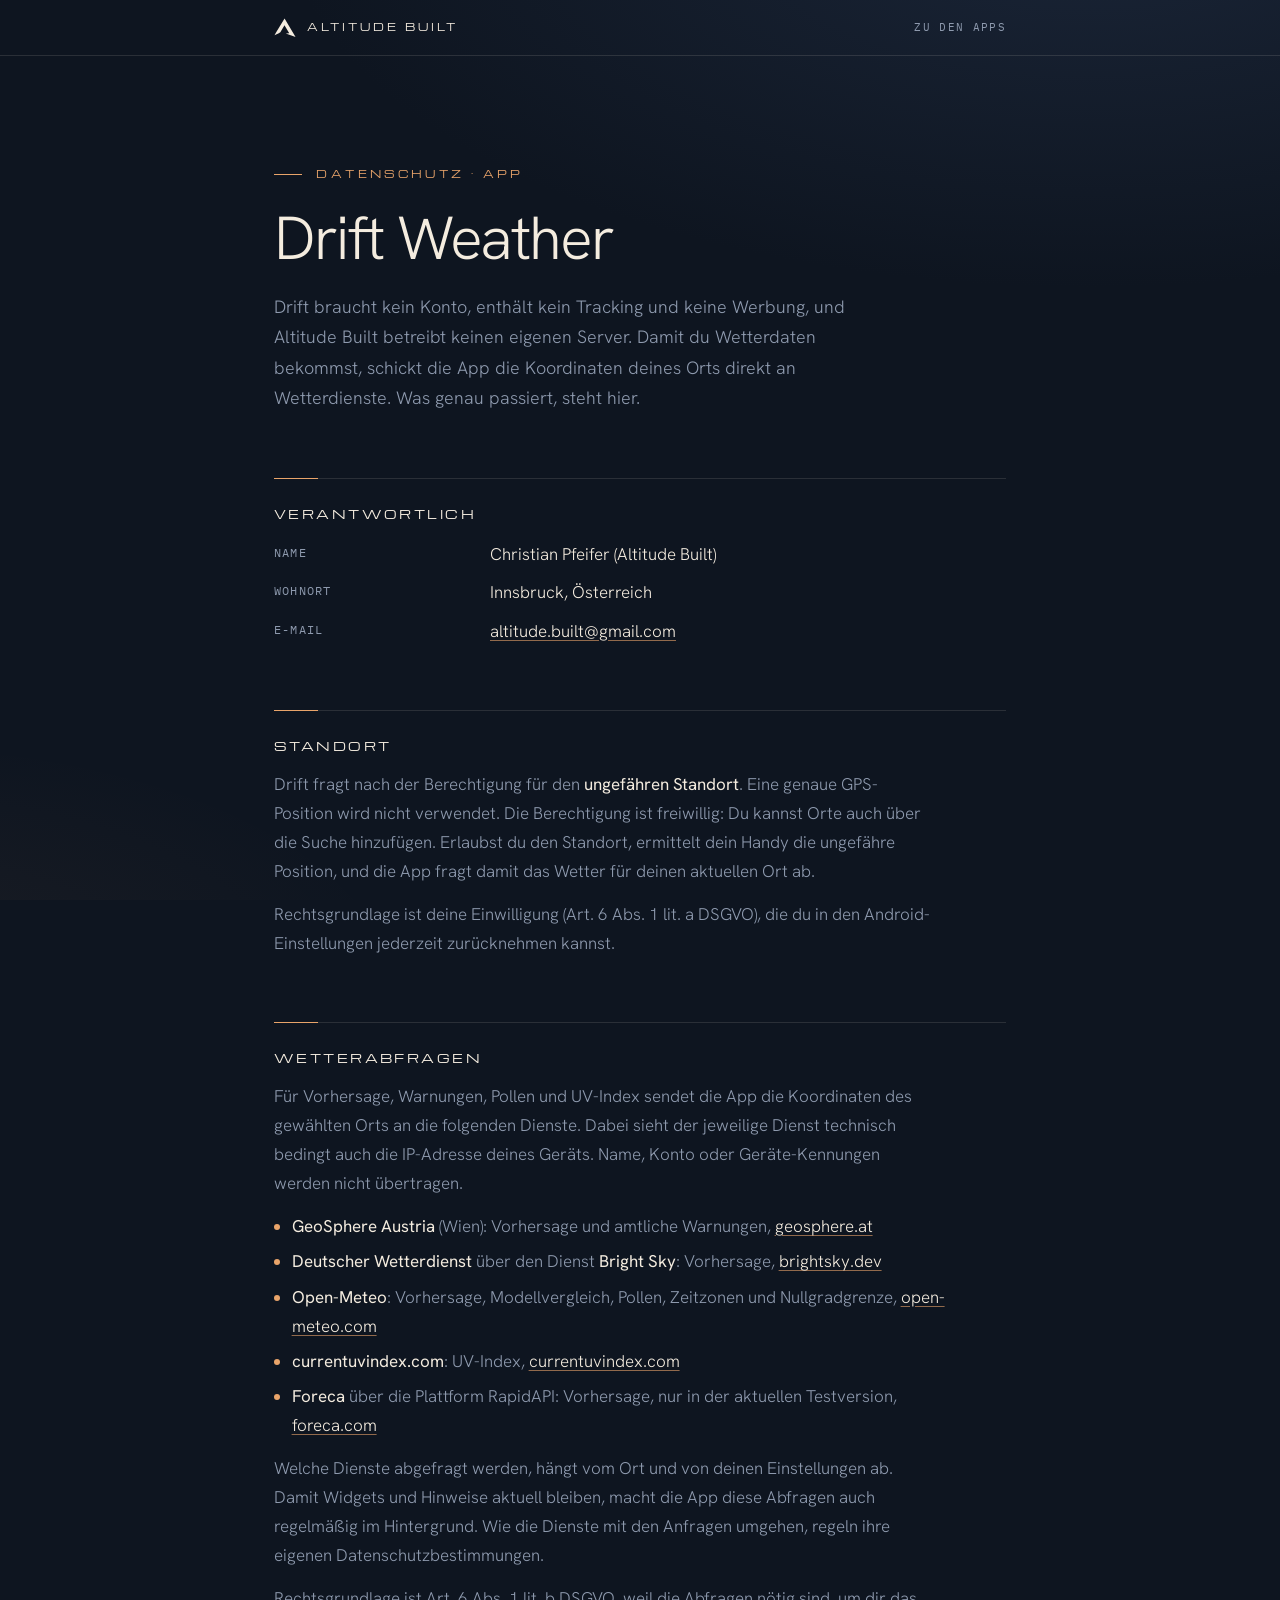
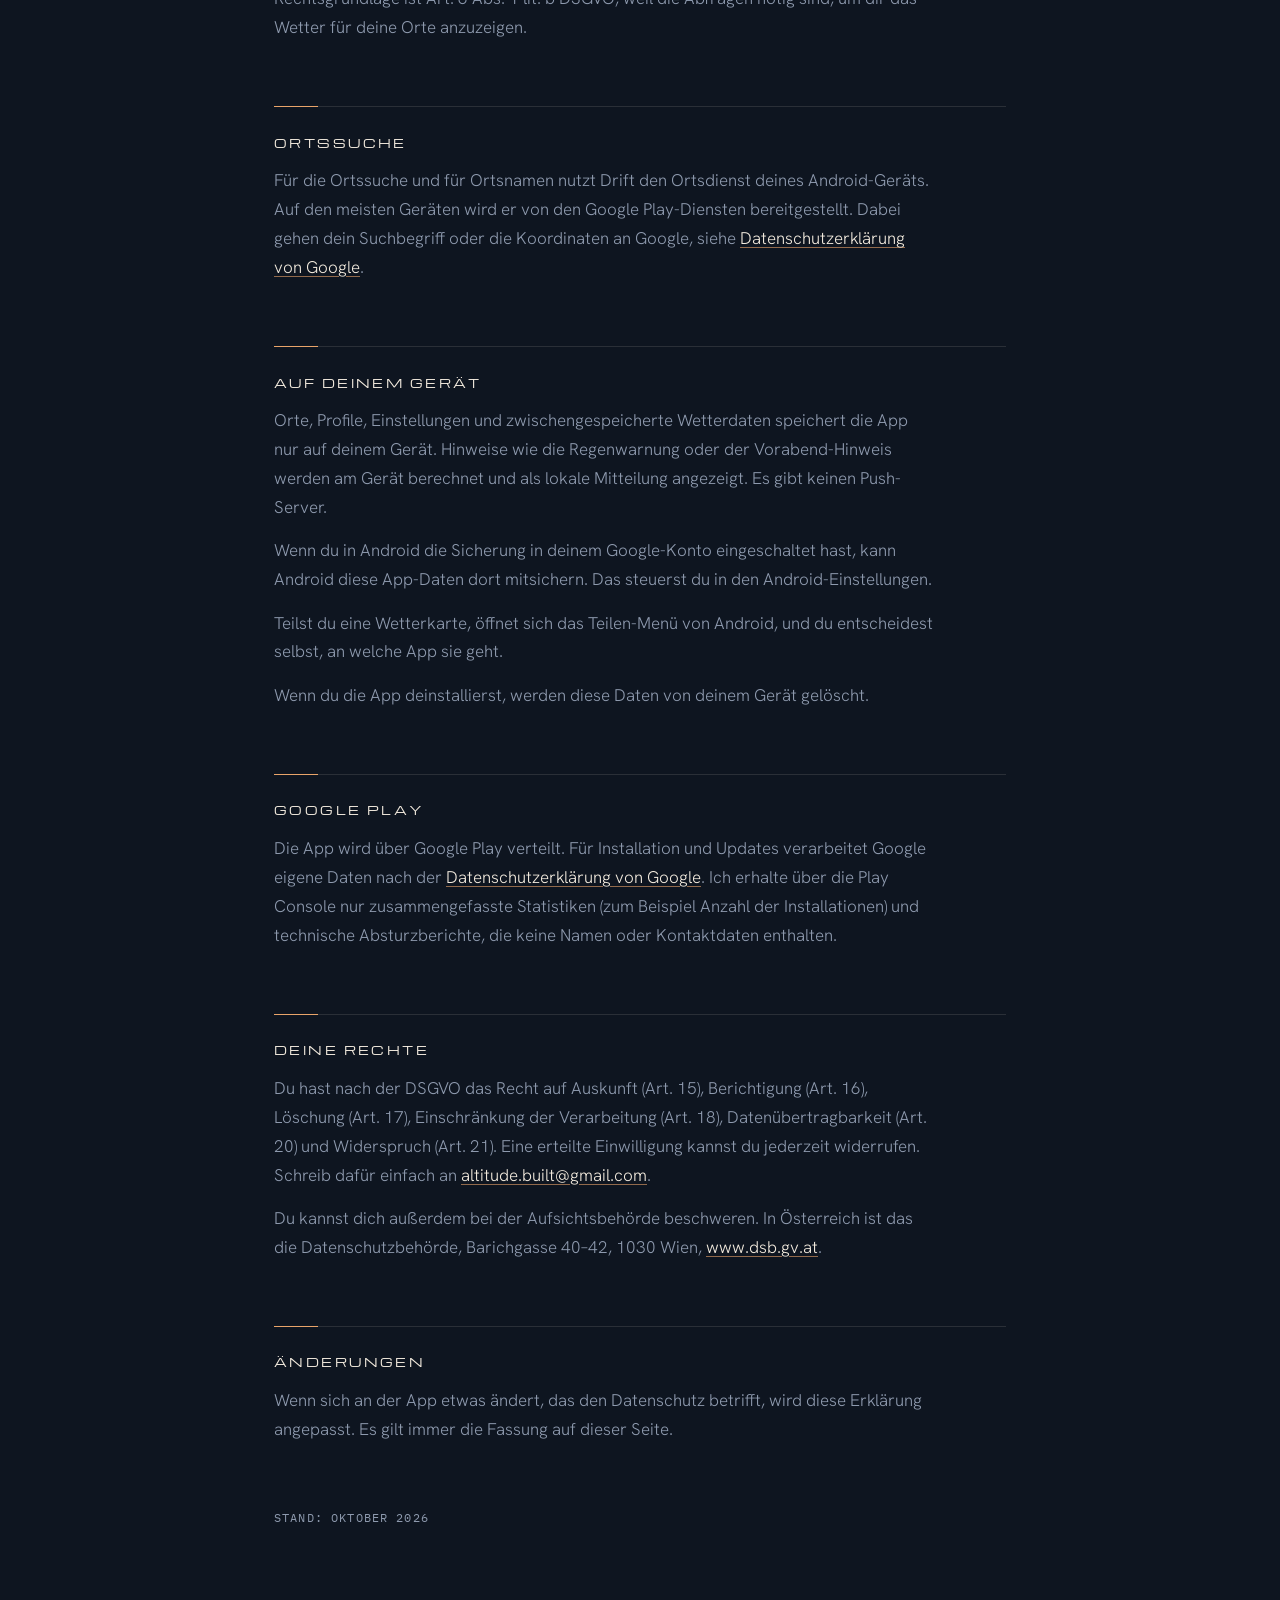
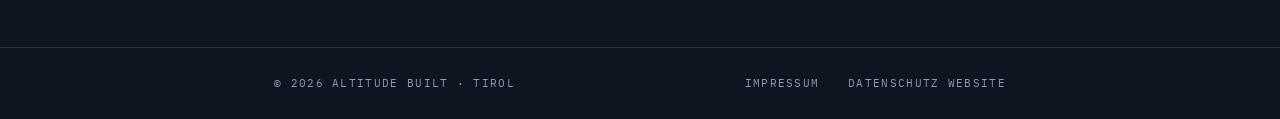
==== drift/datenschutz/index.html @ 841a8402 "Apps-Bereich mit Drift Weather und Instinct, eigene Datenschutzerklärungen je App - Startseite: Absc" ====
<!DOCTYPE html>
<html lang="de">
<head>
<meta charset="UTF-8">
<meta name="viewport" content="width=device-width, initial-scale=1.0, viewport-fit=cover">
<title>Datenschutz Drift Weather · Altitude Built</title>
<meta name="description" content="Datenschutzerklärung der App Drift Weather von Altitude Built.">
<meta name="theme-color" content="#0E1520">
<link rel="icon" type="image/png" href="../../Altitude-Built_Zeichen_512.png">
<link rel="stylesheet" href="../../legal.css">
</head>
<body>
<header class="top"><div class="wrap">
  <a class="brand" href="../../" aria-label="Altitude Built, zur Startseite"><svg viewBox="84 110 348 306" aria-hidden="true"><path fill="#F4ECDF" d="M251,118 L116,338 L92,382 L160,350 L184,336 L250,225 L325,352 L270,356 L425,409Z"/></svg><span>Altitude Built</span></a>
  <a class="back" href="../../#apps">Zu den Apps</a>
</div></header>
<main class="wrap">
  <div class="eyebrow">Datenschutz · App</div>
  <h1>Drift Weather</h1>
  <p class="lead">Drift braucht kein Konto, enthält kein Tracking und keine Werbung, und Altitude Built betreibt keinen eigenen Server. Damit du Wetterdaten bekommst, schickt die App die Koordinaten deines Orts direkt an Wetterdienste. Was genau passiert, steht hier.</p>

  <section>
    <h2>Verantwortlich</h2>
    <dl>
      <dt>Name</dt><dd>Christian Pfeifer (Altitude Built)</dd>
      <dt>Wohnort</dt><dd>Innsbruck, Österreich</dd>
      <dt>E-Mail</dt><dd><a href="mailto:altitude.built@gmail.com">altitude.built@gmail.com</a></dd>
    </dl>
  </section>

  <section>
    <h2>Standort</h2>
    <p>Drift fragt nach der Berechtigung für den <strong>ungefähren Standort</strong>. Eine genaue GPS-Position wird nicht verwendet. Die Berechtigung ist freiwillig: Du kannst Orte auch über die Suche hinzufügen. Erlaubst du den Standort, ermittelt dein Handy die ungefähre Position, und die App fragt damit das Wetter für deinen aktuellen Ort ab.</p>
    <p>Rechtsgrundlage ist deine Einwilligung (Art. 6 Abs. 1 lit. a DSGVO), die du in den Android-Einstellungen jederzeit zurücknehmen kannst.</p>
  </section>

  <section>
    <h2>Wetterabfragen</h2>
    <p>Für Vorhersage, Warnungen, Pollen und UV-Index sendet die App die Koordinaten des gewählten Orts an die folgenden Dienste. Dabei sieht der jeweilige Dienst technisch bedingt auch die IP-Adresse deines Geräts. Name, Konto oder Geräte-Kennungen werden nicht übertragen.</p>
    <ul>
      <li><strong>GeoSphere Austria</strong> (Wien): Vorhersage und amtliche Warnungen, <a href="https://www.geosphere.at">geosphere.at</a></li>
      <li><strong>Deutscher Wetterdienst</strong> über den Dienst <strong>Bright Sky</strong>: Vorhersage, <a href="https://brightsky.dev">brightsky.dev</a></li>
      <li><strong>Open-Meteo</strong>: Vorhersage, Modellvergleich, Pollen, Zeitzonen und Nullgradgrenze, <a href="https://open-meteo.com">open-meteo.com</a></li>
      <li><strong>currentuvindex.com</strong>: UV-Index, <a href="https://currentuvindex.com">currentuvindex.com</a></li>
      <li><strong>Foreca</strong> über die Plattform RapidAPI: Vorhersage, nur in der aktuellen Testversion, <a href="https://www.foreca.com">foreca.com</a></li>
    </ul>
    <p>Welche Dienste abgefragt werden, hängt vom Ort und von deinen Einstellungen ab. Damit Widgets und Hinweise aktuell bleiben, macht die App diese Abfragen auch regelmäßig im Hintergrund. Wie die Dienste mit den Anfragen umgehen, regeln ihre eigenen Datenschutzbestimmungen.</p>
    <p>Rechtsgrundlage ist Art. 6 Abs. 1 lit. b DSGVO, weil die Abfragen nötig sind, um dir das Wetter für deine Orte anzuzeigen.</p>
  </section>

  <section>
    <h2>Ortssuche</h2>
    <p>Für die Ortssuche und für Ortsnamen nutzt Drift den Ortsdienst deines Android-Geräts. Auf den meisten Geräten wird er von den Google Play-Diensten bereitgestellt. Dabei gehen dein Suchbegriff oder die Koordinaten an Google, siehe <a href="https://policies.google.com/privacy">Datenschutzerklärung von Google</a>.</p>
  </section>

  <section>
    <h2>Auf deinem Gerät</h2>
    <p>Orte, Profile, Einstellungen und zwischengespeicherte Wetterdaten speichert die App nur auf deinem Gerät. Hinweise wie die Regenwarnung oder der Vorabend-Hinweis werden am Gerät berechnet und als lokale Mitteilung angezeigt. Es gibt keinen Push-Server.</p>
    <p>Wenn du in Android die Sicherung in deinem Google-Konto eingeschaltet hast, kann Android diese App-Daten dort mitsichern. Das steuerst du in den Android-Einstellungen.</p>
    <p>Teilst du eine Wetterkarte, öffnet sich das Teilen-Menü von Android, und du entscheidest selbst, an welche App sie geht.</p>
    <p>Wenn du die App deinstallierst, werden diese Daten von deinem Gerät gelöscht.</p>
  </section>

  <section>
    <h2>Google Play</h2>
    <p>Die App wird über Google Play verteilt. Für Installation und Updates verarbeitet Google eigene Daten nach der <a href="https://policies.google.com/privacy">Datenschutzerklärung von Google</a>. Ich erhalte über die Play Console nur zusammengefasste Statistiken (zum Beispiel Anzahl der Installationen) und technische Absturzberichte, die keine Namen oder Kontaktdaten enthalten.</p>
  </section>

  <section>
    <h2>Deine Rechte</h2>
    <p>Du hast nach der DSGVO das Recht auf Auskunft (Art. 15), Berichtigung (Art. 16), Löschung (Art. 17), Einschränkung der Verarbeitung (Art. 18), Datenübertragbarkeit (Art. 20) und Widerspruch (Art. 21). Eine erteilte Einwilligung kannst du jederzeit widerrufen. Schreib dafür einfach an <a href="mailto:altitude.built@gmail.com">altitude.built@gmail.com</a>.</p>
    <p>Du kannst dich außerdem bei der Aufsichtsbehörde beschweren. In Österreich ist das die Datenschutzbehörde, Barichgasse 40–42, 1030 Wien, <a href="https://www.dsb.gv.at">www.dsb.gv.at</a>.</p>
  </section>

  <section>
    <h2>Änderungen</h2>
    <p>Wenn sich an der App etwas ändert, das den Datenschutz betrifft, wird diese Erklärung angepasst. Es gilt immer die Fassung auf dieser Seite.</p>
  </section>

  <p class="stand">Stand: Oktober 2026</p>
</main>
<footer><div class="wrap">
  <span>© 2026 Altitude Built · Tirol</span>
  <nav aria-label="Rechtliches"><a href="../../impressum.html">Impressum</a><a href="../../datenschutz.html">Datenschutz Website</a></nav>
</div></footer>
</body>
</html>
---- legal.css ----
/* Gemeinsamer Stil für Impressum und Datenschutz. Schriften lokal (SIL OFL 1.1, siehe fonts/). */
@font-face{font-family:"Michroma";font-style:normal;font-weight:400;font-display:swap;src:url("fonts/michroma-latin-400-normal.woff2") format("woff2")}
@font-face{font-family:"Hanken Grotesk";font-style:normal;font-weight:300;font-display:swap;src:url("fonts/hanken-grotesk-latin-300-normal.woff2") format("woff2")}
@font-face{font-family:"Hanken Grotesk";font-style:normal;font-weight:400;font-display:swap;src:url("fonts/hanken-grotesk-latin-400-normal.woff2") format("woff2")}
@font-face{font-family:"IBM Plex Mono";font-style:normal;font-weight:400;font-display:swap;src:url("fonts/ibm-plex-mono-latin-400-normal.woff2") format("woff2")}
:root{
  --night:#0E1520;--slate:#16202F;--ridge:#24324A;--snow:#F4ECDF;--ember:#E9A46A;--mist:#8E9AAE;--line:rgba(244,236,223,.12);
  --f-display:"Michroma","Eurostile","Arial Black",sans-serif;
  --f-body:"Hanken Grotesk",system-ui,-apple-system,"Segoe UI",sans-serif;
  --f-mono:"IBM Plex Mono",ui-monospace,Consolas,monospace;
  --gutter:clamp(20px,5vw,64px);
  color-scheme:dark;
}
*,*::before,*::after{box-sizing:border-box;margin:0;padding:0}
html{background:var(--night);-webkit-text-size-adjust:100%}
body{background:var(--night);color:var(--snow);font-family:var(--f-body);font-weight:300;font-size:1.0625rem;line-height:1.7;-webkit-font-smoothing:antialiased;
  background-image:radial-gradient(90vw 60vh at 85% -10%,rgba(36,50,74,.55),transparent 70%),radial-gradient(60vw 40vh at -10% 110%,rgba(233,164,106,.06),transparent 70%);background-attachment:fixed;min-height:100vh}
::selection{background:var(--ember);color:var(--night)}
:focus-visible{outline:1.5px solid var(--ember);outline-offset:4px;border-radius:2px}
a{color:var(--snow);text-decoration-color:rgba(233,164,106,.6);text-underline-offset:3px;transition:color .3s}
a:hover{color:var(--ember)}
.wrap{max-width:860px;margin-inline:auto;padding-left:max(var(--gutter),env(safe-area-inset-left,0px));padding-right:max(var(--gutter),env(safe-area-inset-right,0px))}
.top{border-bottom:1px solid var(--line)}
.top .wrap{display:flex;justify-content:space-between;align-items:center;gap:1rem;padding-block:calc(env(safe-area-inset-top,0px) + 18px) 18px}
.brand{display:flex;align-items:center;gap:.7rem;text-decoration:none}
.brand svg{width:22px;height:auto}
.brand span{font-family:var(--f-display);font-size:.62rem;letter-spacing:.3em;text-transform:uppercase;color:var(--snow)}
.back{font-family:var(--f-mono);font-size:.7rem;letter-spacing:.12em;text-transform:uppercase;color:var(--mist);text-decoration:none}
main{padding-block:clamp(56px,9vw,110px) clamp(70px,10vw,120px)}
.eyebrow{font-family:var(--f-display);font-size:.62rem;letter-spacing:.34em;text-transform:uppercase;color:var(--ember);display:flex;align-items:center;gap:.9rem}
.eyebrow::before{content:"";width:28px;height:1px;background:currentColor}
h1{margin-top:1.4rem;font-weight:300;font-size:clamp(2.3rem,6vw,3.8rem);line-height:1.05;letter-spacing:-.03em;text-wrap:balance}
.lead{margin-top:1.4rem;color:var(--mist);max-width:60ch;font-size:1.12rem}
section{margin-top:clamp(44px,6vw,64px);padding-top:1.6rem;border-top:1px solid var(--line);position:relative}
section::before{content:"";position:absolute;left:0;top:-1px;width:44px;height:1px;background:var(--ember)}
h2{font-family:var(--f-display);font-weight:400;font-size:.76rem;letter-spacing:.2em;text-transform:uppercase;line-height:1.6;color:var(--snow)}
section p,section li{color:var(--mist);max-width:66ch}
section p{margin-top:.9rem}
section ul{margin-top:.9rem;padding-left:1.1rem;display:grid;gap:.4rem}
section li::marker{color:var(--ember)}
section strong{color:var(--snow);font-weight:400}
dl{margin-top:1rem;display:grid;grid-template-columns:minmax(0,12rem) minmax(0,1fr);gap:.6rem 1.5rem}
dt{font-family:var(--f-mono);font-size:.74rem;letter-spacing:.1em;text-transform:uppercase;color:var(--mist);padding-top:.2rem}
dd{color:var(--snow);min-width:0;overflow-wrap:anywhere}
.stand{margin-top:clamp(44px,6vw,64px);font-family:var(--f-mono);font-size:.72rem;letter-spacing:.1em;text-transform:uppercase;color:var(--mist)}
footer{border-top:1px solid var(--line)}
footer .wrap{display:flex;justify-content:space-between;align-items:center;gap:1.2rem;flex-wrap:wrap;padding-block:26px calc(26px + env(safe-area-inset-bottom,0px));
  font-family:var(--f-mono);font-size:.68rem;letter-spacing:.12em;text-transform:uppercase;color:var(--mist)}
footer nav{display:flex;gap:1.8rem}
footer nav a{color:var(--mist);text-decoration:none}
footer nav a:hover,footer nav a[aria-current]{color:var(--snow)}
@media (max-width:600px){dl{grid-template-columns:minmax(0,1fr);gap:.1rem}dd{margin-bottom:.8rem}}
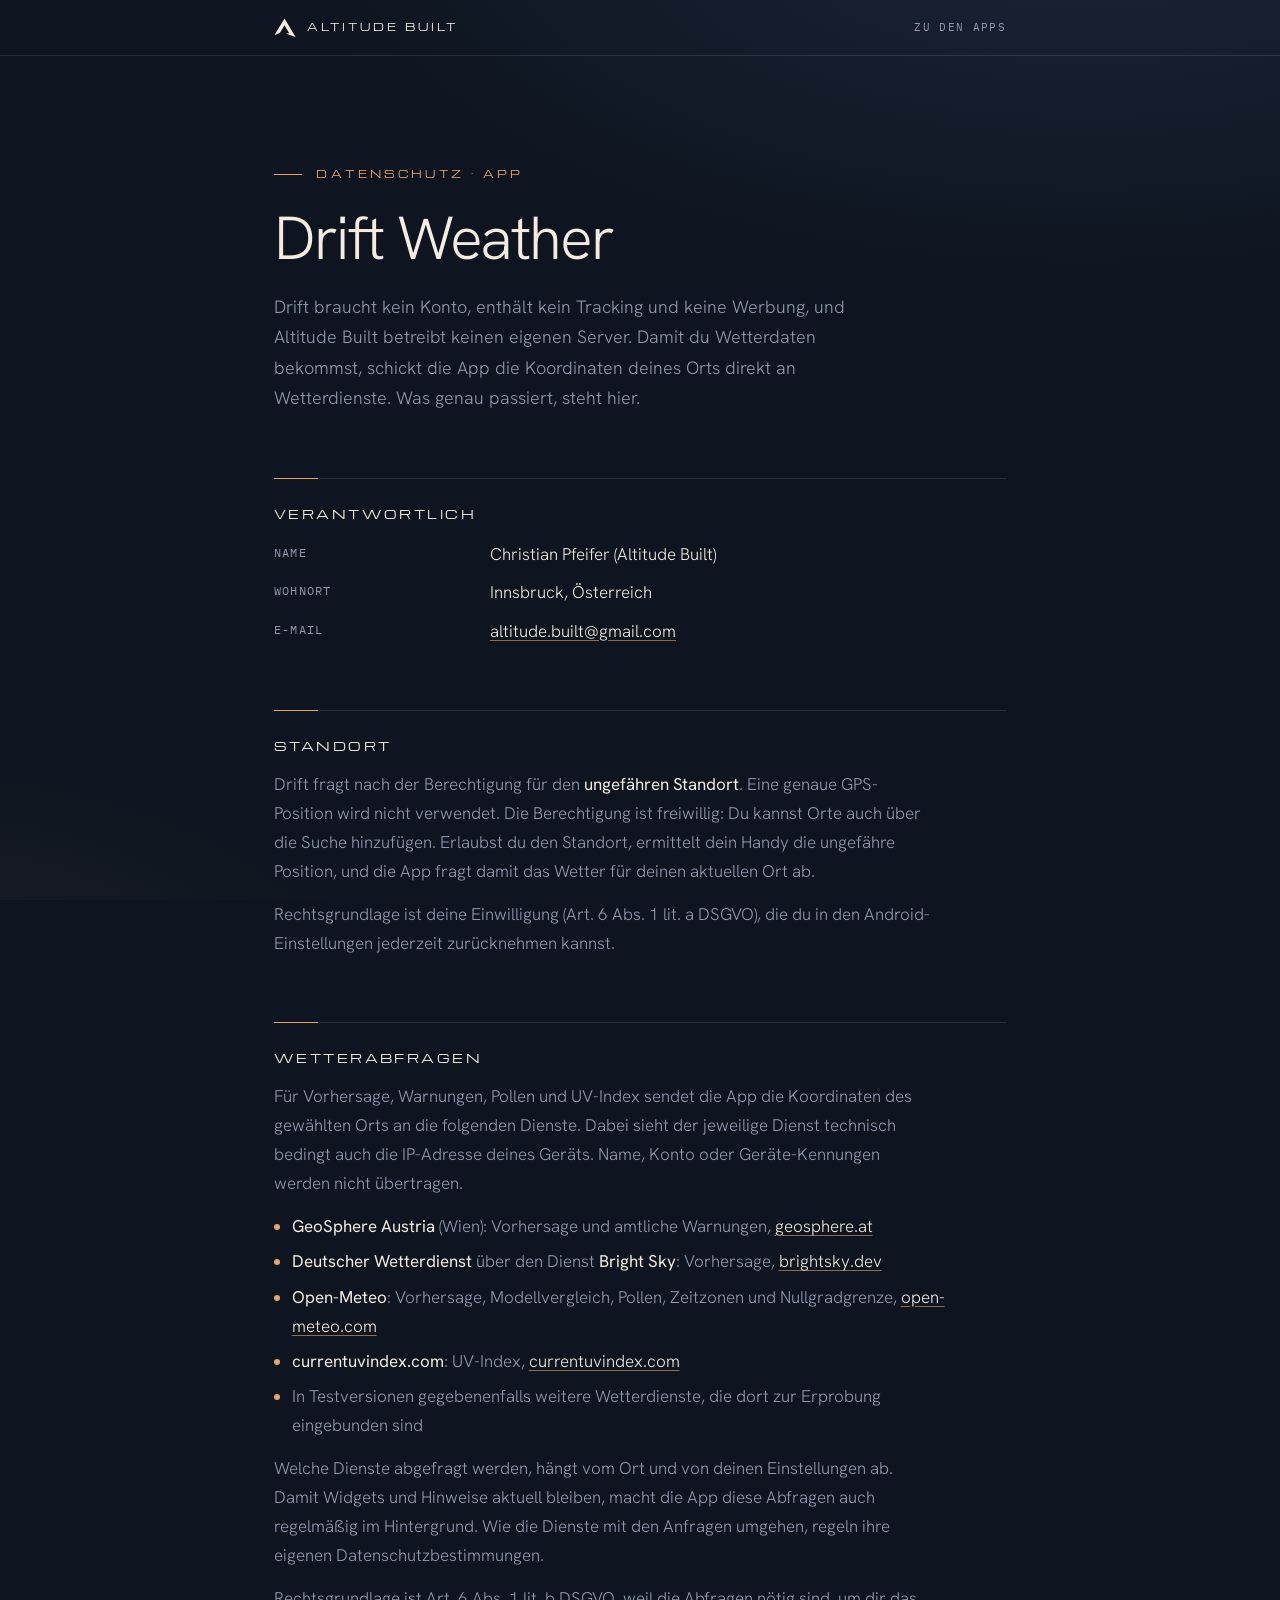
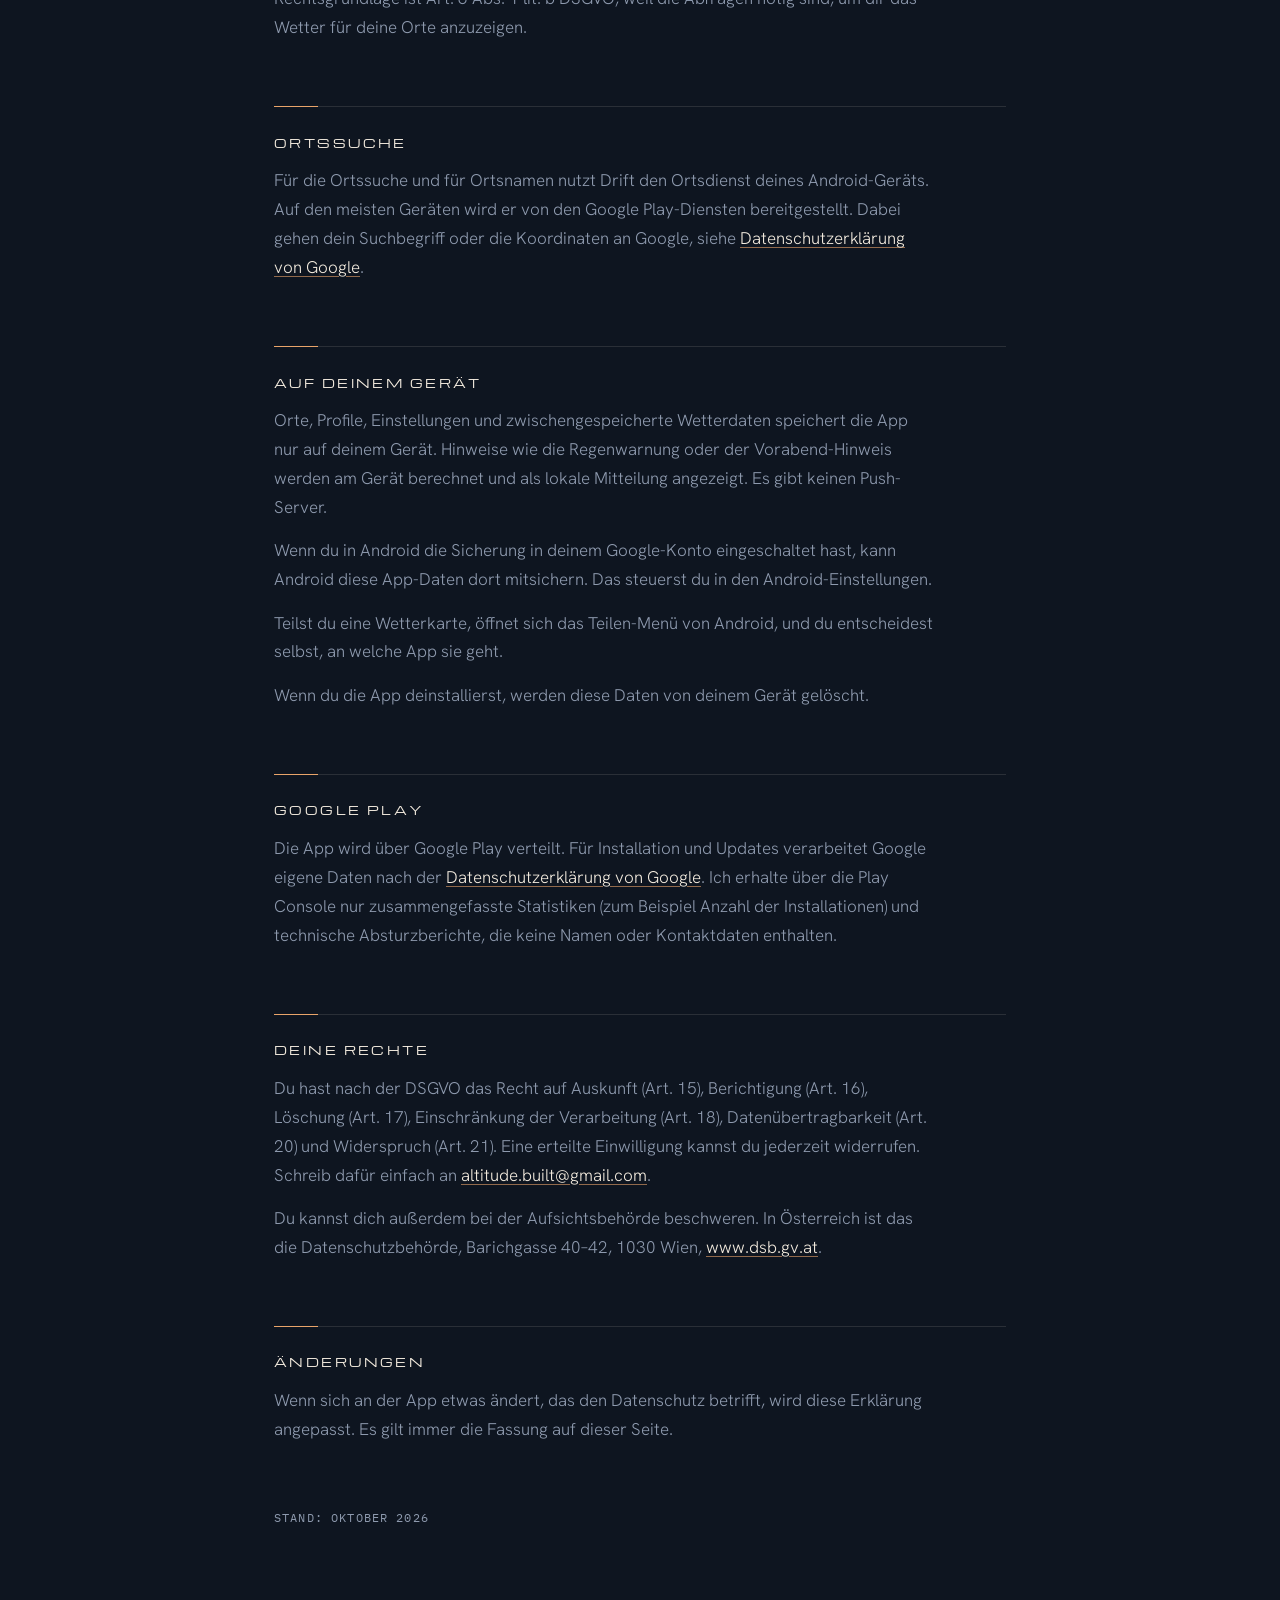
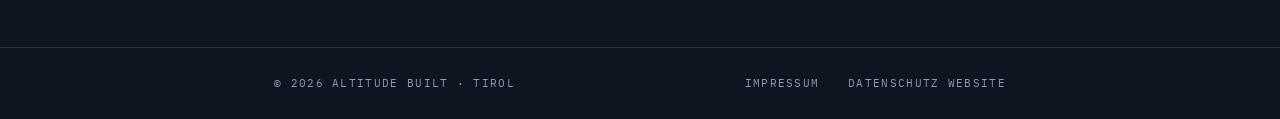
==== commit ec11077a: "Datenschutz Drift: Foreca nicht mehr namentlich genannt Testversionen-Dienste nur noch als Kategorie" ====
--- a/drift/datenschutz/index.html
+++ b/drift/datenschutz/index.html
@@ -42,7 +42,7 @@
       <li><strong>Deutscher Wetterdienst</strong> über den Dienst <strong>Bright Sky</strong>: Vorhersage, <a href="https://brightsky.dev">brightsky.dev</a></li>
       <li><strong>Open-Meteo</strong>: Vorhersage, Modellvergleich, Pollen, Zeitzonen und Nullgradgrenze, <a href="https://open-meteo.com">open-meteo.com</a></li>
       <li><strong>currentuvindex.com</strong>: UV-Index, <a href="https://currentuvindex.com">currentuvindex.com</a></li>
-      <li><strong>Foreca</strong> über die Plattform RapidAPI: Vorhersage, nur in der aktuellen Testversion, <a href="https://www.foreca.com">foreca.com</a></li>
+      <li>In Testversionen gegebenenfalls weitere Wetterdienste, die dort zur Erprobung eingebunden sind</li>
     </ul>
     <p>Welche Dienste abgefragt werden, hängt vom Ort und von deinen Einstellungen ab. Damit Widgets und Hinweise aktuell bleiben, macht die App diese Abfragen auch regelmäßig im Hintergrund. Wie die Dienste mit den Anfragen umgehen, regeln ihre eigenen Datenschutzbestimmungen.</p>
     <p>Rechtsgrundlage ist Art. 6 Abs. 1 lit. b DSGVO, weil die Abfragen nötig sind, um dir das Wetter für deine Orte anzuzeigen.</p>
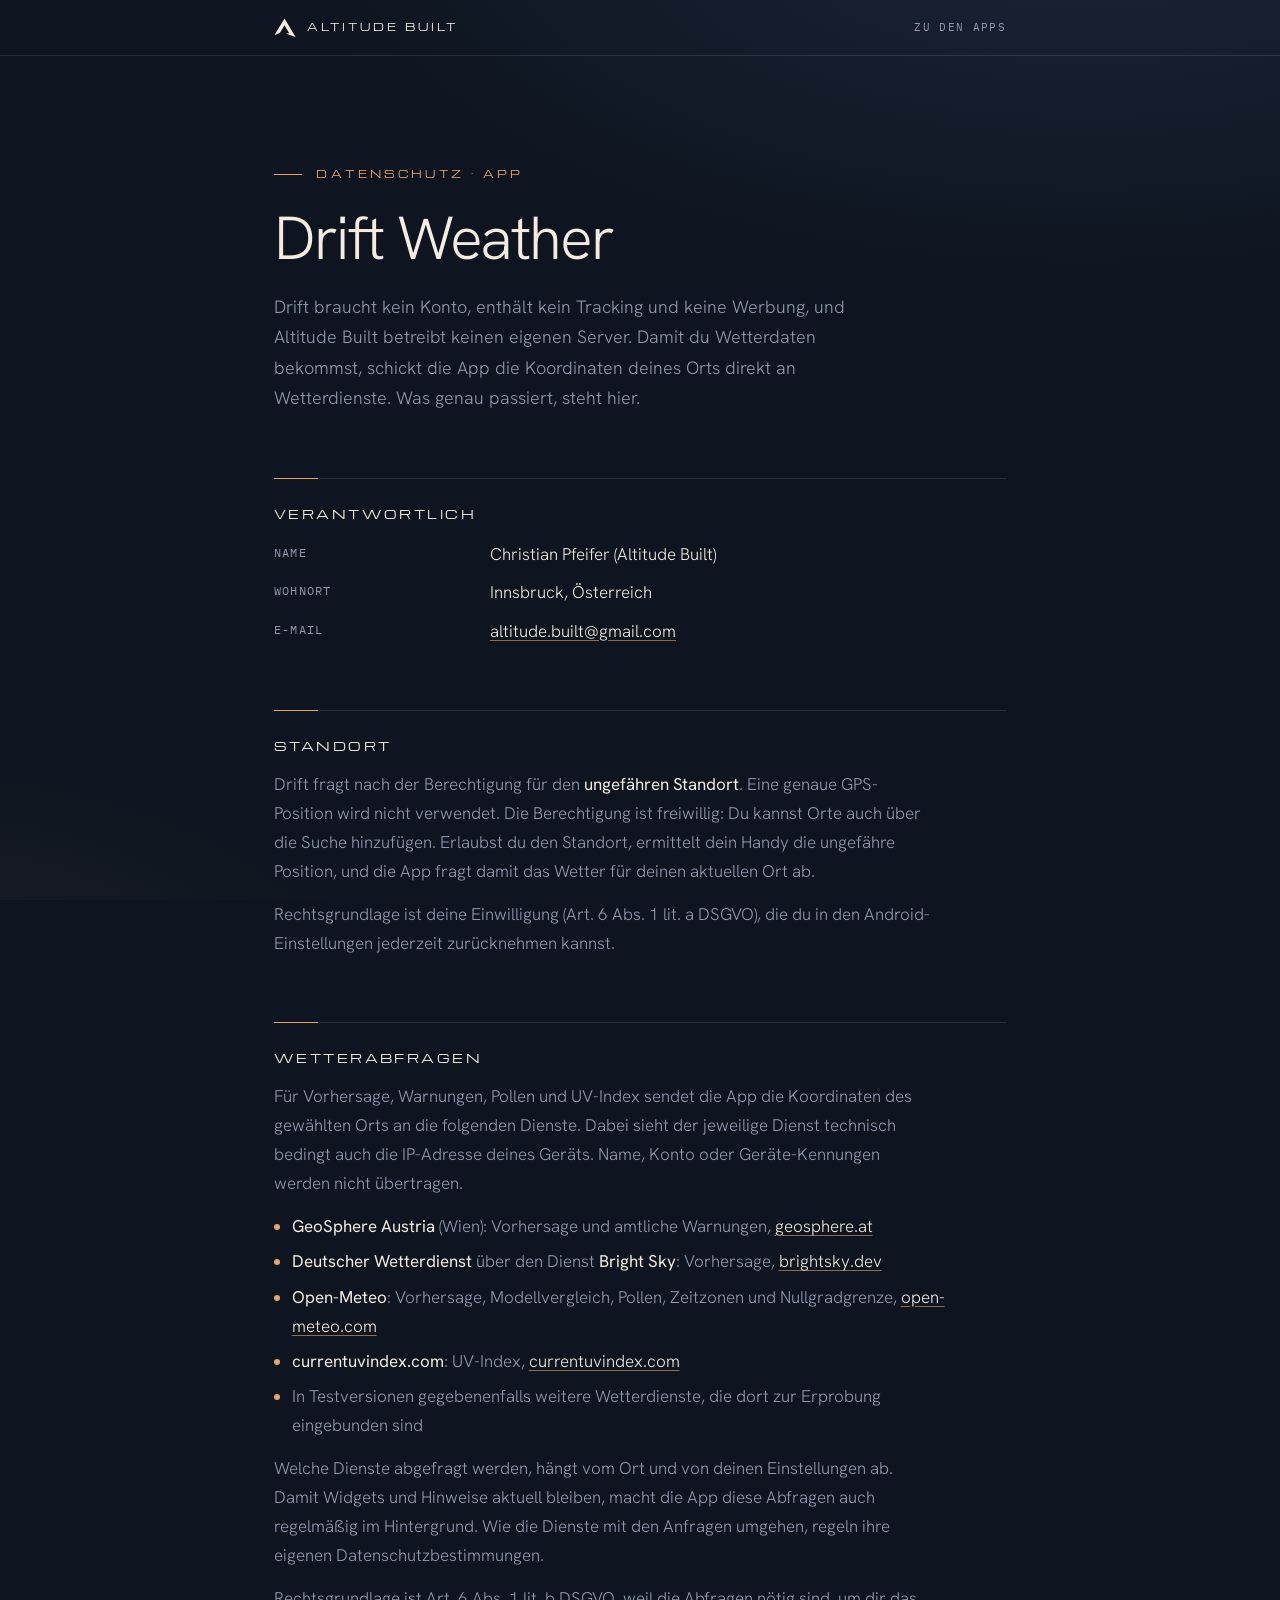
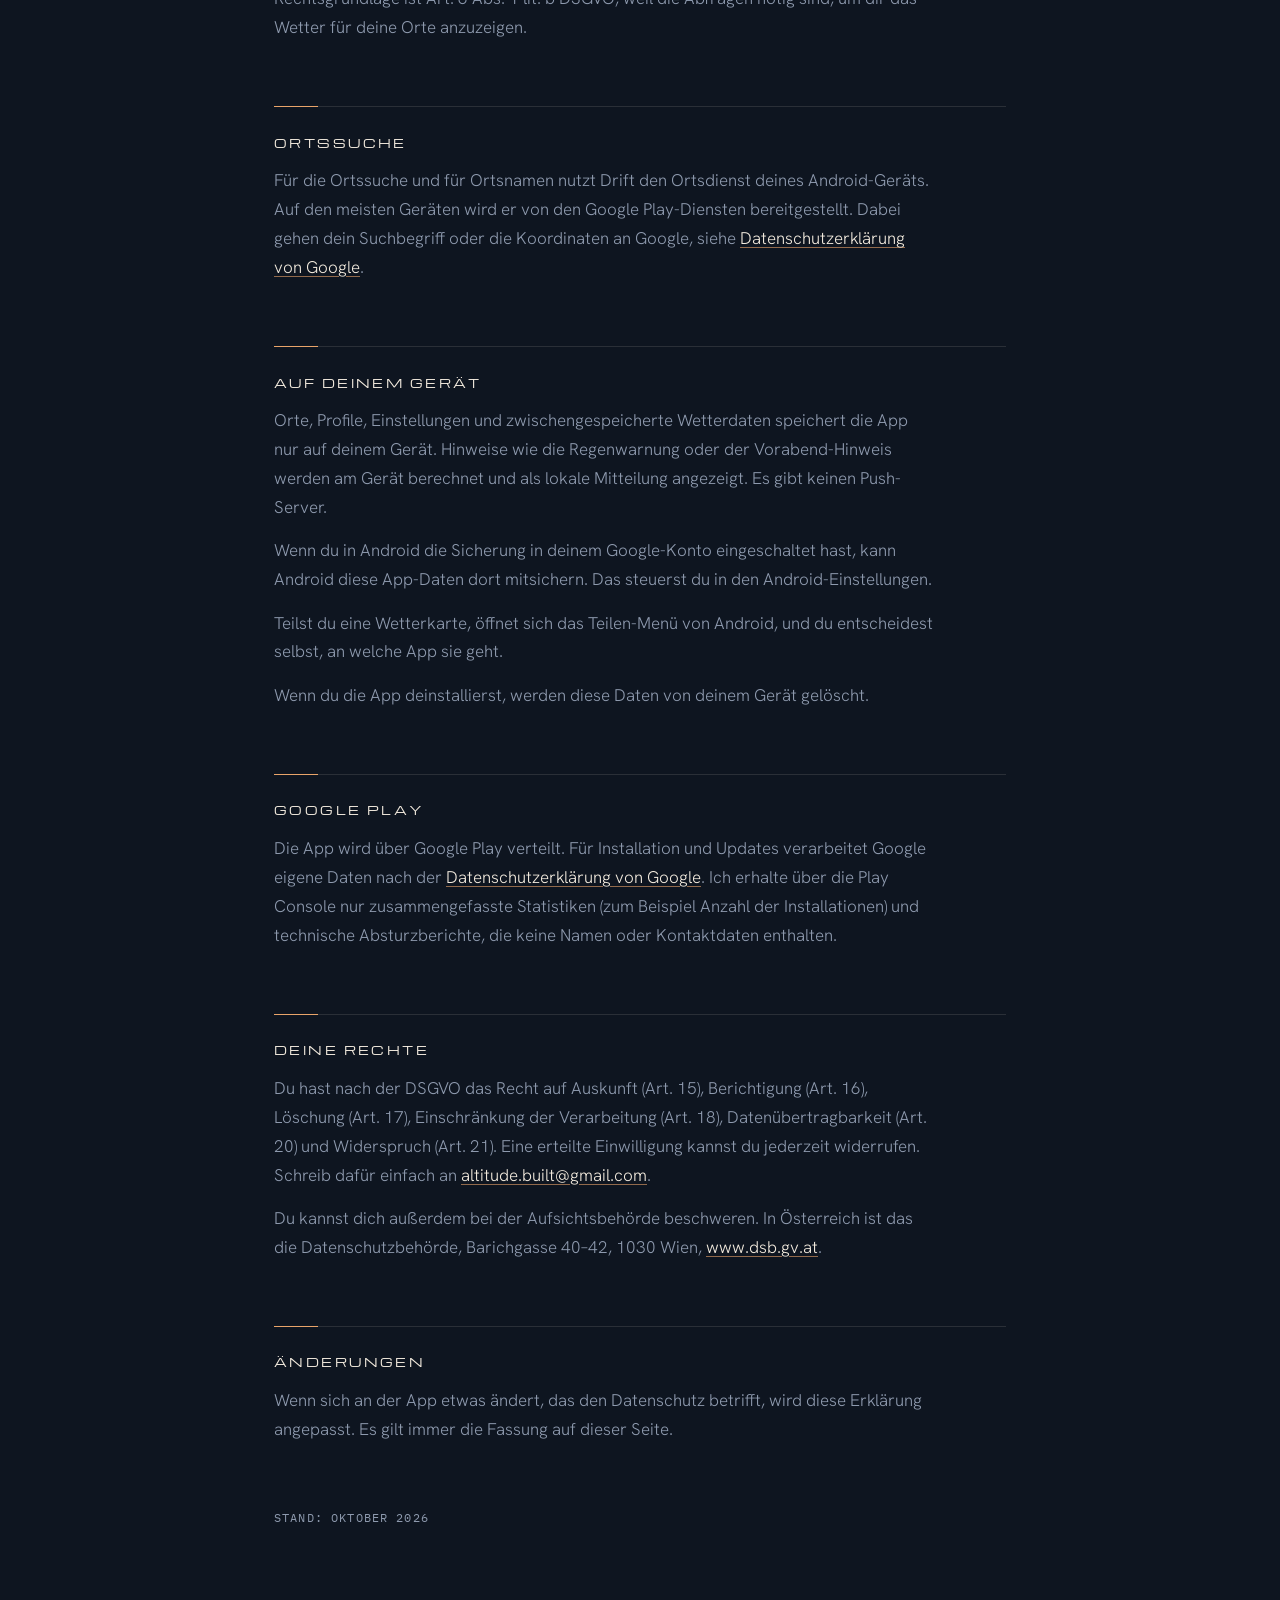
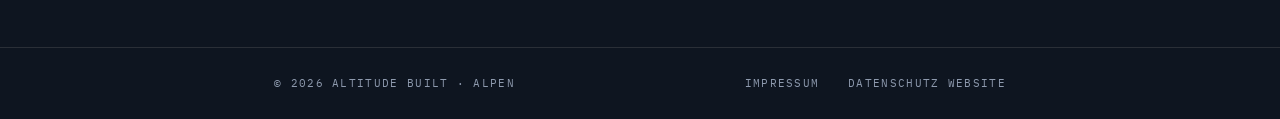
==== commit 7891e8fe: "Texte bescheidener, „aus den Alpen“ statt Tirol, neuer Widget-Screenshot - Hero: „Android-Apps aus d" ====
--- a/drift/datenschutz/index.html
+++ b/drift/datenschutz/index.html
@@ -80,7 +80,7 @@
   <p class="stand">Stand: Oktober 2026</p>
 </main>
 <footer><div class="wrap">
-  <span>© 2026 Altitude Built · Tirol</span>
+  <span>© 2026 Altitude Built · Alpen</span>
   <nav aria-label="Rechtliches"><a href="../../impressum.html">Impressum</a><a href="../../datenschutz.html">Datenschutz Website</a></nav>
 </div></footer>
 </body>
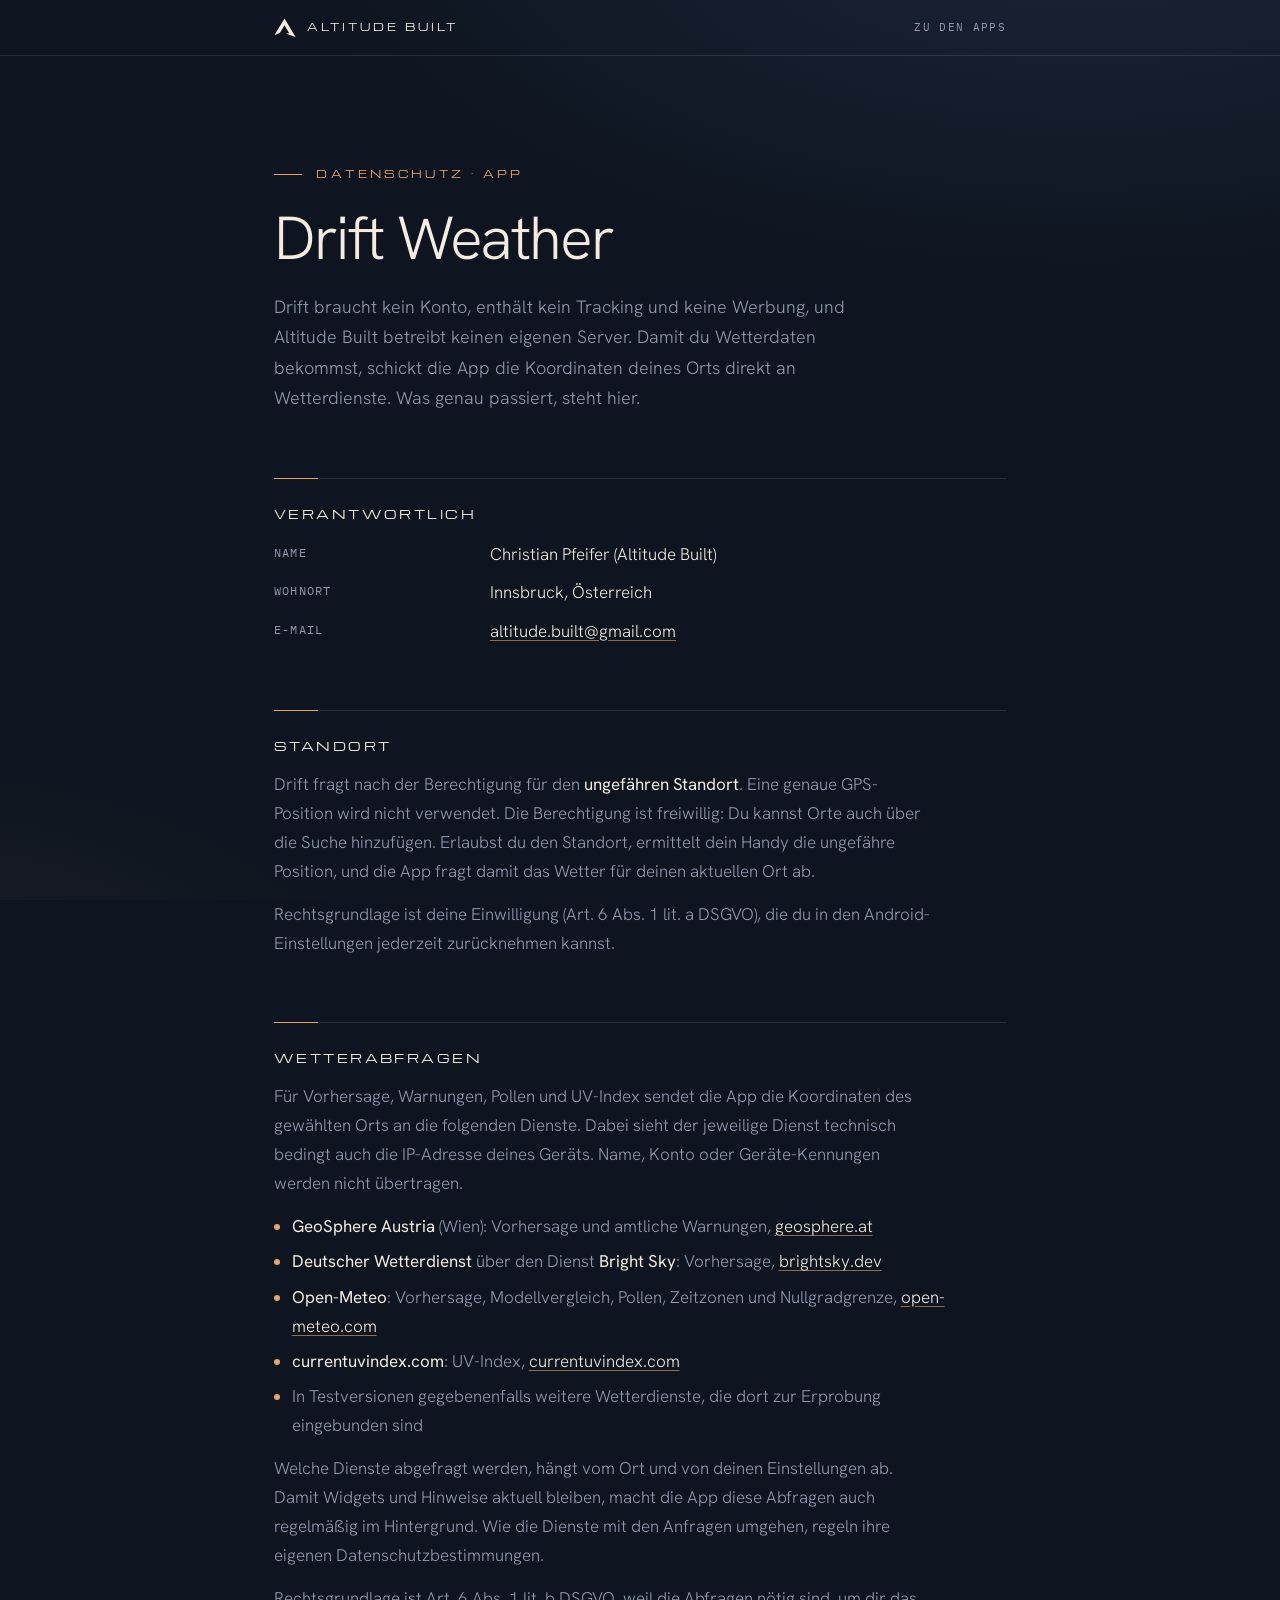
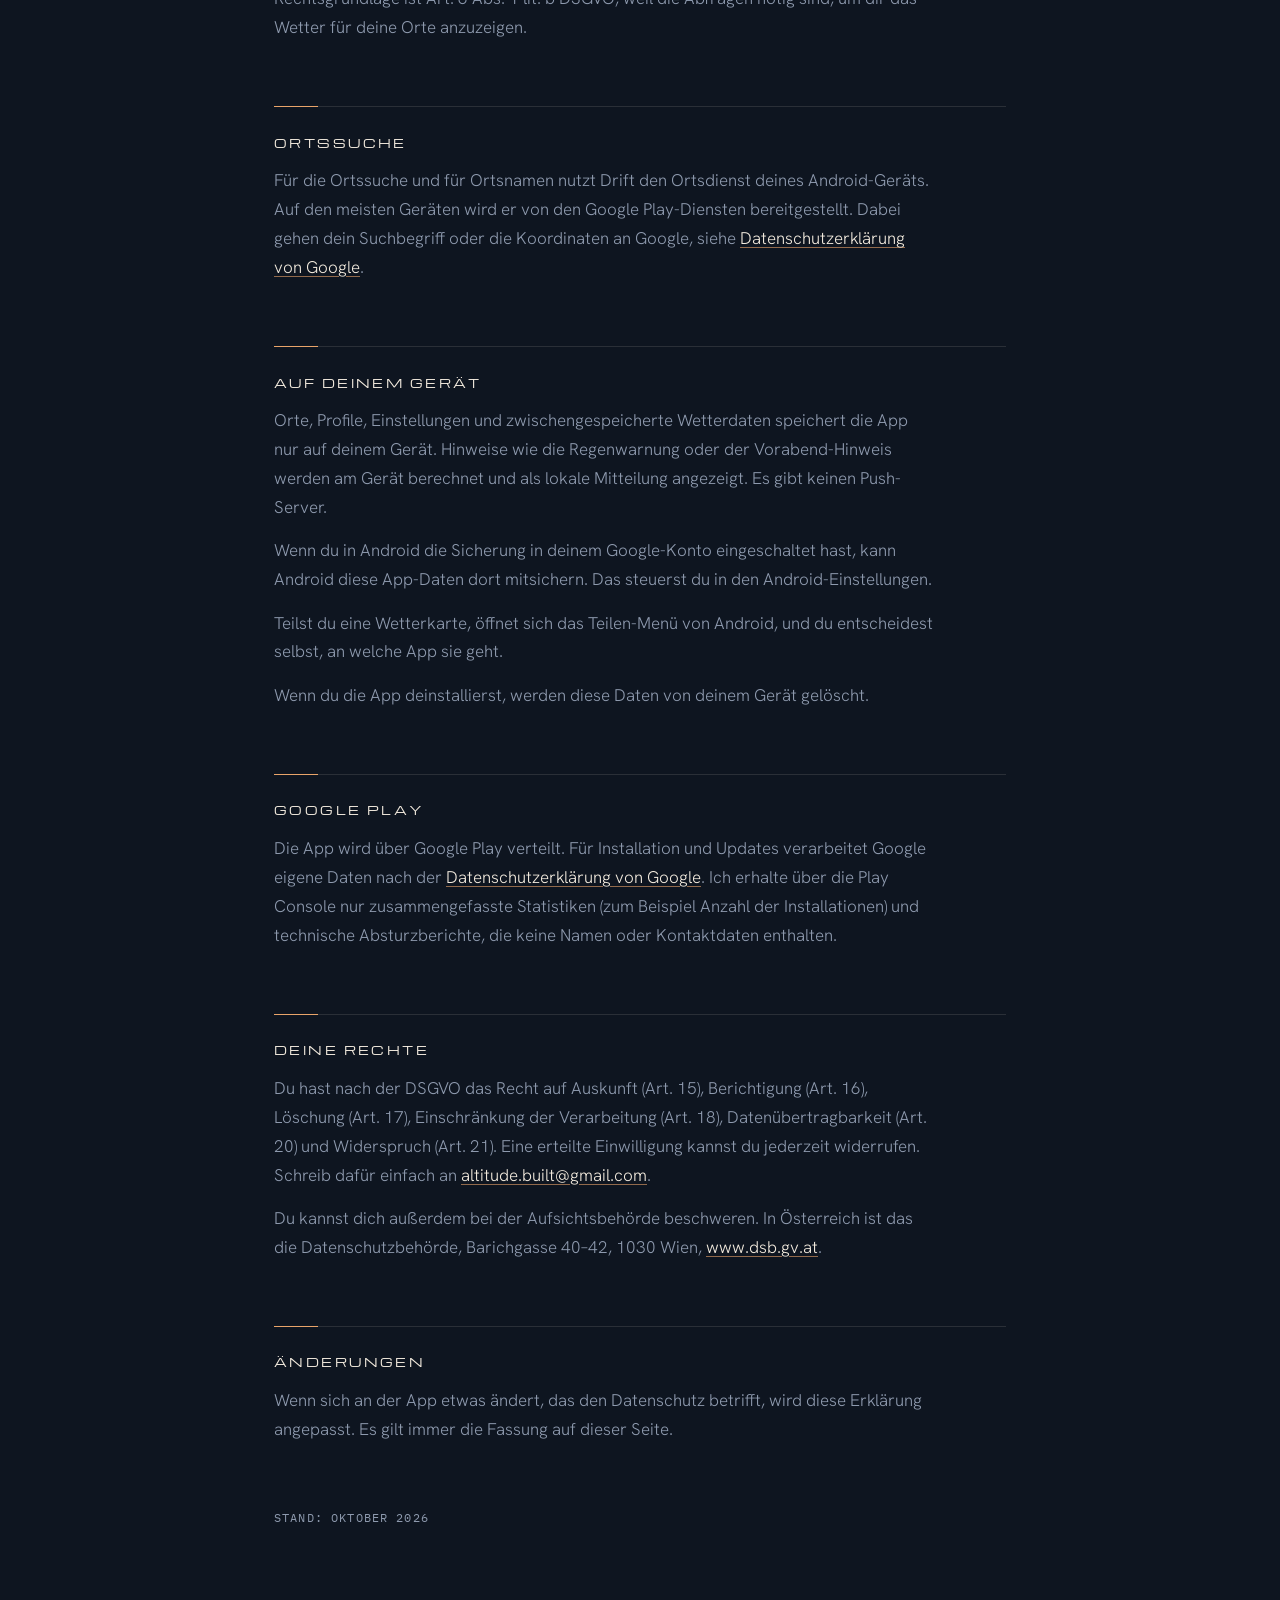
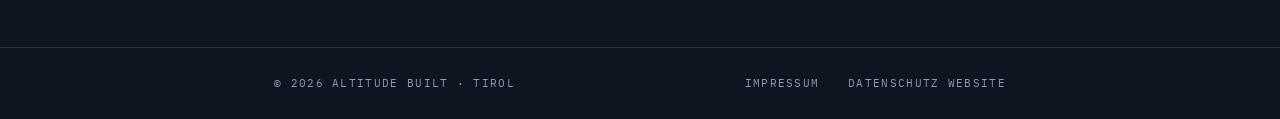
==== commit 80a37287: "Texte überarbeitet: schlichter, persönlicher, ohne Werbesprech - Apps-Einleitung entfernt, Abschnitt" ====
--- a/drift/datenschutz/index.html
+++ b/drift/datenschutz/index.html
@@ -80,7 +80,7 @@
   <p class="stand">Stand: Oktober 2026</p>
 </main>
 <footer><div class="wrap">
-  <span>© 2026 Altitude Built · Alpen</span>
+  <span>© 2026 Altitude Built · Tirol</span>
   <nav aria-label="Rechtliches"><a href="../../impressum.html">Impressum</a><a href="../../datenschutz.html">Datenschutz Website</a></nav>
 </div></footer>
 </body>
